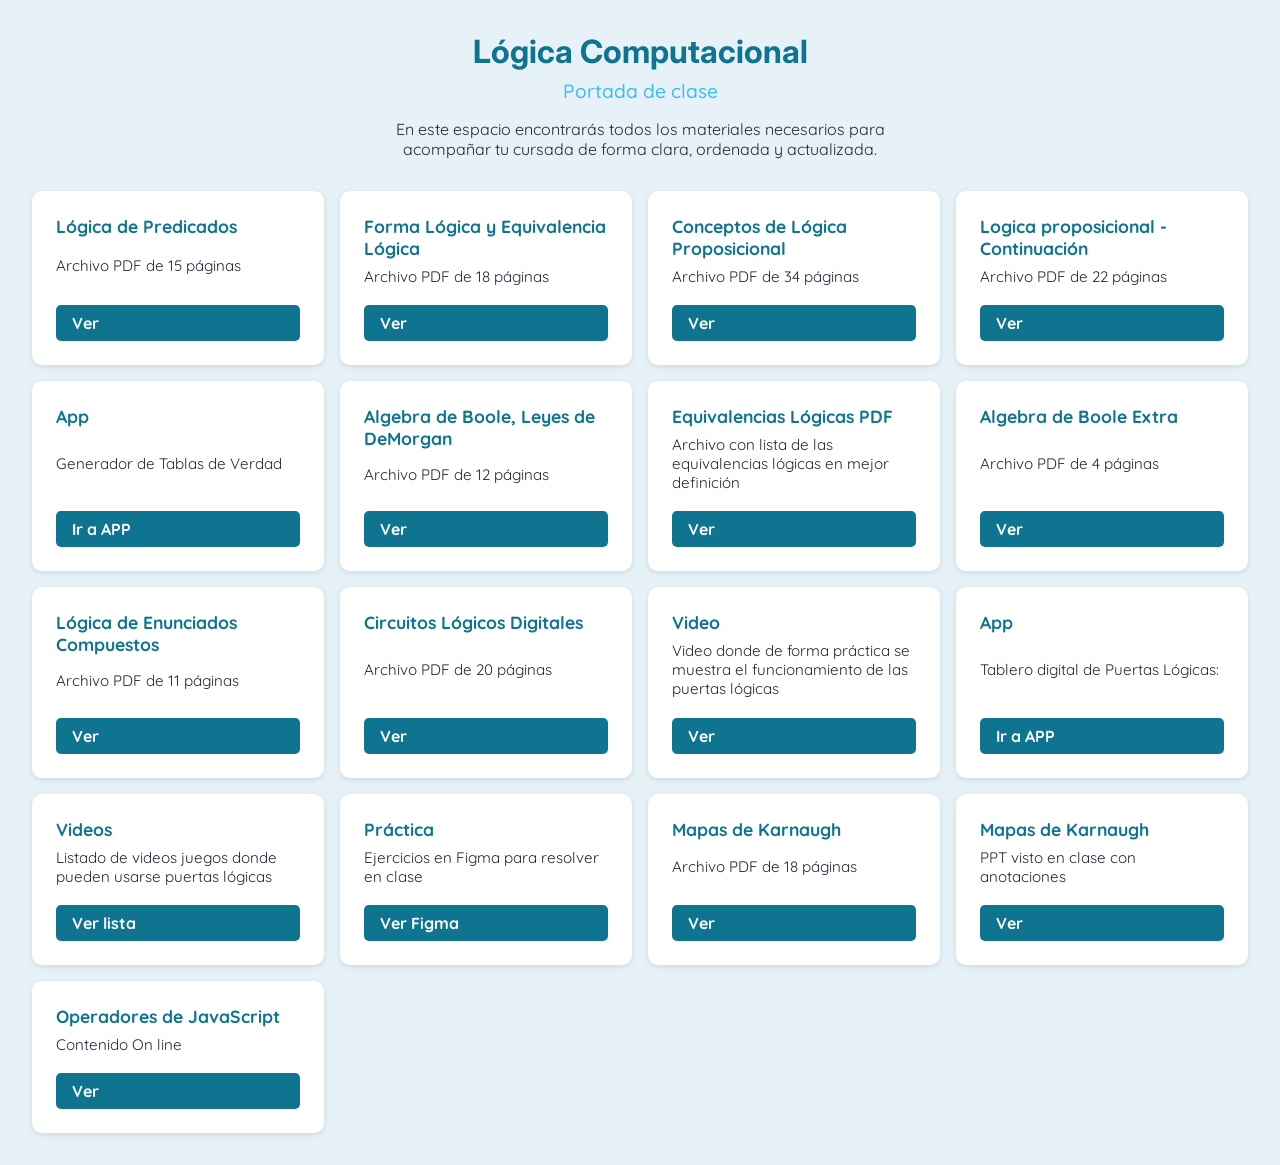
==== index.html @ 81a16df0 "sumado js operadores" ====
<!DOCTYPE html>
<html lang="es">
<head>
  <meta charset="UTF-8" />
  <meta name="viewport" content="width=device-width, initial-scale=1.0" />
  <title>Portada - Lógica Computacional</title>
  <link href="https://fonts.googleapis.com/css2?family=Inter:wght@400;700&family=Quicksand:wght@500&display=swap" rel="stylesheet">
  <style>
    :root {
      --color-bg: #e6f2f8;
      --color-primary: #0e7490;
      --color-secondary: #38bdf8;
      --color-pendiente: #cbd5e1;
      --text-light: #ffffff;
      --text-dark: #1e293b;
    }

    * {
      box-sizing: border-box;
      margin: 0;
      padding: 0;
    }

    body {
      font-family: 'Quicksand', sans-serif;
      background-color: var(--color-bg);
      color: var(--text-dark);
      padding: 2rem;
    }

    header {
      text-align: center;
      margin-bottom: 2rem;
    }

    header h1 {
      font-family: 'Inter', sans-serif;
      font-size: 2rem;
      color: var(--color-primary);
    }

    header h2 {
      font-size: 1.2rem;
      font-weight: 500;
      color: var(--color-secondary);
      margin-top: 0.5rem;
    }

    header p {
      margin-top: 1rem;
      max-width: 500px;
      margin-left: auto;
      margin-right: auto;
      font-size: 1rem;
    }

    .grid {
      display: grid;
      gap: 1rem;
      grid-template-columns: repeat(auto-fit, minmax(250px, 1fr));
    }

    .card {
      background-color: #ffffff;
      border-radius: 10px;
      padding: 1.5rem;
      box-shadow: 0 2px 6px rgba(0, 0, 0, 0.1);
      display: flex;
      flex-direction: column;
      justify-content: space-between;
      transition: transform 0.3s ease;
    }

    .card:hover {
      transform: translateY(-4px);
    }

    .card h3 {
      font-size: 1.1rem;
      color: var(--color-primary);
      margin-bottom: 0.5rem;
    }

    .card p {
      font-size: 0.95rem;
      margin-bottom: 1.2rem;
    }

    .btn {
      padding: 0.5rem 1rem;
      border: none;
      border-radius: 5px;
      background-color: var(--color-primary);
      color: var(--text-light);
      cursor: pointer;
      font-weight: bold;
    }

   a {
      text-decoration: none;
    }

    .card.pendiente {
      background-color: var(--color-pendiente);
    }

    .card.pendiente .btn {
      background-color: #94a3b8;
      cursor: not-allowed;
      text-decoration: none;
    }


  </style>
</head>
<body>
  <header>
    <h1>Lógica Computacional</h1>
    <h2>Portada de clase</h2>
    <p>En este espacio encontrarás todos los materiales necesarios para acompañar tu cursada de forma clara, ordenada y actualizada.</p>
  </header>

  <section class="grid">
    <div class="card">
      <h3>Lógica de Predicados</h3>
      <p>Archivo PDF de 15 páginas</p>
      <a href="./material/1.1-logicadepredicados.pdf" class="btn" target="_blank">Ver</a>
    </div>
    <div class="card">
      <h3>Forma Lógica y Equivalencia Lógica</h3>
      <p>Archivo PDF de 18 páginas</p>
      <a href="./material/1.2-formayequivalencialogica.pdf" class="btn" target="_blank">Ver</a>
    </div>
    <div class="card">
      <h3>Conceptos de Lógica Proposicional</h3>
      <p>Archivo PDF de 34 páginas</p>
      <a href="./material/1.3-conceptoslogicaproposicional.pdf" class="btn" target="_blank">Ver</a>
    </div>
    <div class="card">
      <h3>Logica proposicional - Continuación </h3>
      <p>Archivo PDF de 22 páginas</p>
      <a href="./material/1.4-conceptoslogicaproposicional-2 .pdf" class="btn" target="_blank">Ver</a>
    </div>
    <div class="card">
      <h3>App</h3>
      <p>Generador de Tablas de Verdad</p>
      <a href="generador-tablas.html" class="btn" target="_blank">Ir a APP</a>
    </div>
    <div class="card">
      <h3>Algebra de Boole, Leyes de DeMorgan</h3>
      <p>Archivo PDF de 12 páginas</p>
      <a href="./material/2.1-algebradeBoole-leyesdemorgan.pdf" class="btn" target="_blank">Ver</a>
    </div>
    <div class="card">
      <h3>Equivalencias Lógicas PDF</h3>
      <p>Archivo con lista de las equivalencias lógicas en mejor definición</p>
      <a href="./material/equivalenciasLogicas.pdf" class="btn" target="_blank">Ver</a>
    </div>
    <div class="card">
      <h3>Algebra de Boole Extra</h3>
      <p>Archivo PDF de 4 páginas</p>
      <a href="./material/2.2-AlgebradeBoole-extra.pdf" class="btn" target="_blank">Ver</a>
    </div>
    <div class="card">
      <h3>Lógica de Enunciados Compuestos</h3>
      <p>Archivo PDF de 11 páginas</p>
      <a href="./material/2.3-logicadeenunciadoscompuestos.pdf" class="btn" target="_blank">Ver</a>
    </div>
    <div class="card">
      <h3>Circuitos Lógicos Digitales</h3>
      <p>Archivo PDF de 20 páginas</p>
      <a href="./material/3-circuitoslogicosdigitales.pdf" class="btn" target="_blank">Ver</a>
    </div>
    <div class="card">
      <h3>Video</h3>
      <p>Video donde de forma práctica se muestra el funcionamiento de las puertas lógicas</p>
      <a href="https://www.youtube.com/watch?v=3t3Pgve1mvw" class="btn" target="_blank">Ver</a>
    </div>
    <div class="card">
      <h3>App</h3>
      <p>Tablero digital de Puertas Lógicas:</p>
      <a href="./demopuertas/index.html" class="btn" target="_blank">Ir a APP</a>
    </div>
    <div class="card">
      <h3>Videos</h3>
      <p>Listado de videos juegos donde pueden usarse puertas lógicas</p>
      <a href="https://www.youtube.com/results?search_query=make+logic+gates+in+videogames" class="btn" target="_blank">Ver lista</a>
    </div>
    <div class="card">
      <h3>Práctica</h3>
      <p>Ejercicios en Figma para resolver en clase</p>
      <a href="https://www.figma.com/board/VfSfDoT2y892BbBnOwRCYB/Ejercicios-LC-con-respuestas?node-id=0-1&t=UeMT5VclD4FVvFhs-1" class="btn" target="_blank">Ver Figma</a>
    </div>
    <div class="card">
      <h3>Mapas de Karnaugh</h3>
      <p>Archivo PDF de 18 páginas</p>
      <a href="./material/4-mapasdekarnayah.pdf" class="btn" target="_blank">Ver</a>
    </div>
  
   
    <div class="card">
      <h3>Mapas de Karnaugh</h3>
      <p>PPT visto en clase con anotaciones</p>
      <a href="./material/4.2-mapask -clase-update-ultimaclase.pdf" class="btn" target="_blank">Ver</a>
    </div>

    <div class="card">
      <h3>Operadores de JavaScript</h3>
    <p>Contenido On line</p>
    <a href="./js/index.html" class="btn" target="_blank">Ver</a>
    </div>
  </section>


  
  </section>
</body>
</html>
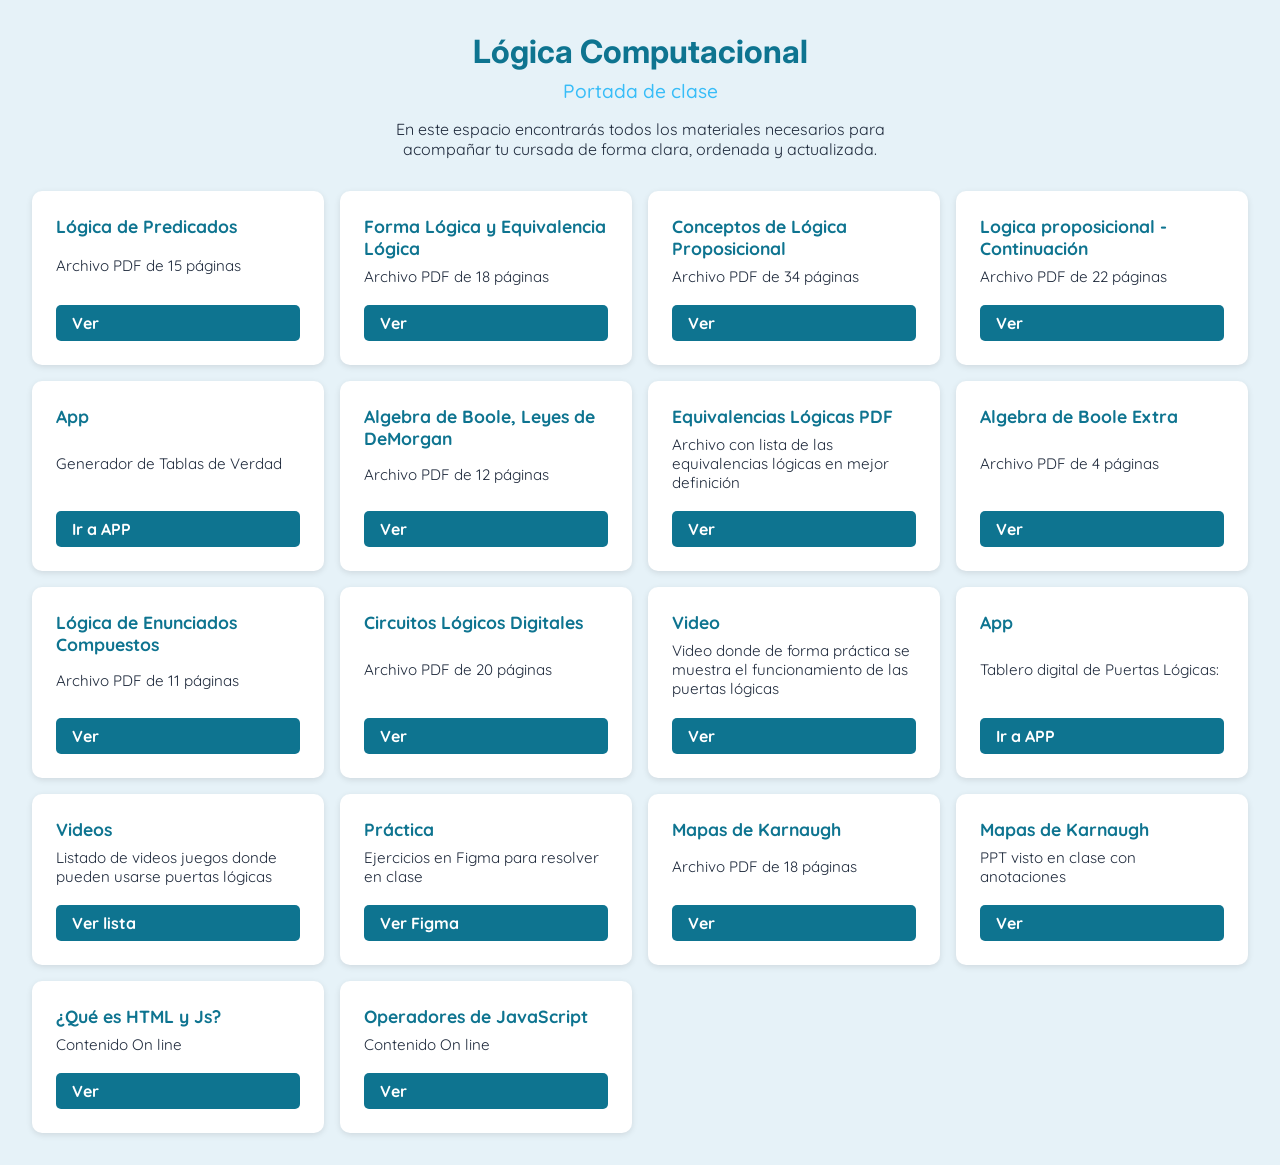
==== commit e0b0a573: "js final" ====
--- a/index.html
+++ b/index.html
@@ -205,6 +205,12 @@
     </div>
 
     <div class="card">
+      <h3>¿Qué es HTML y Js?</h3>
+    <p>Contenido On line</p>
+    <a href="./html.js/index.html" class="btn" target="_blank">Ver</a>
+    </div>
+
+    <div class="card">
       <h3>Operadores de JavaScript</h3>
     <p>Contenido On line</p>
     <a href="./js/index.html" class="btn" target="_blank">Ver</a>
